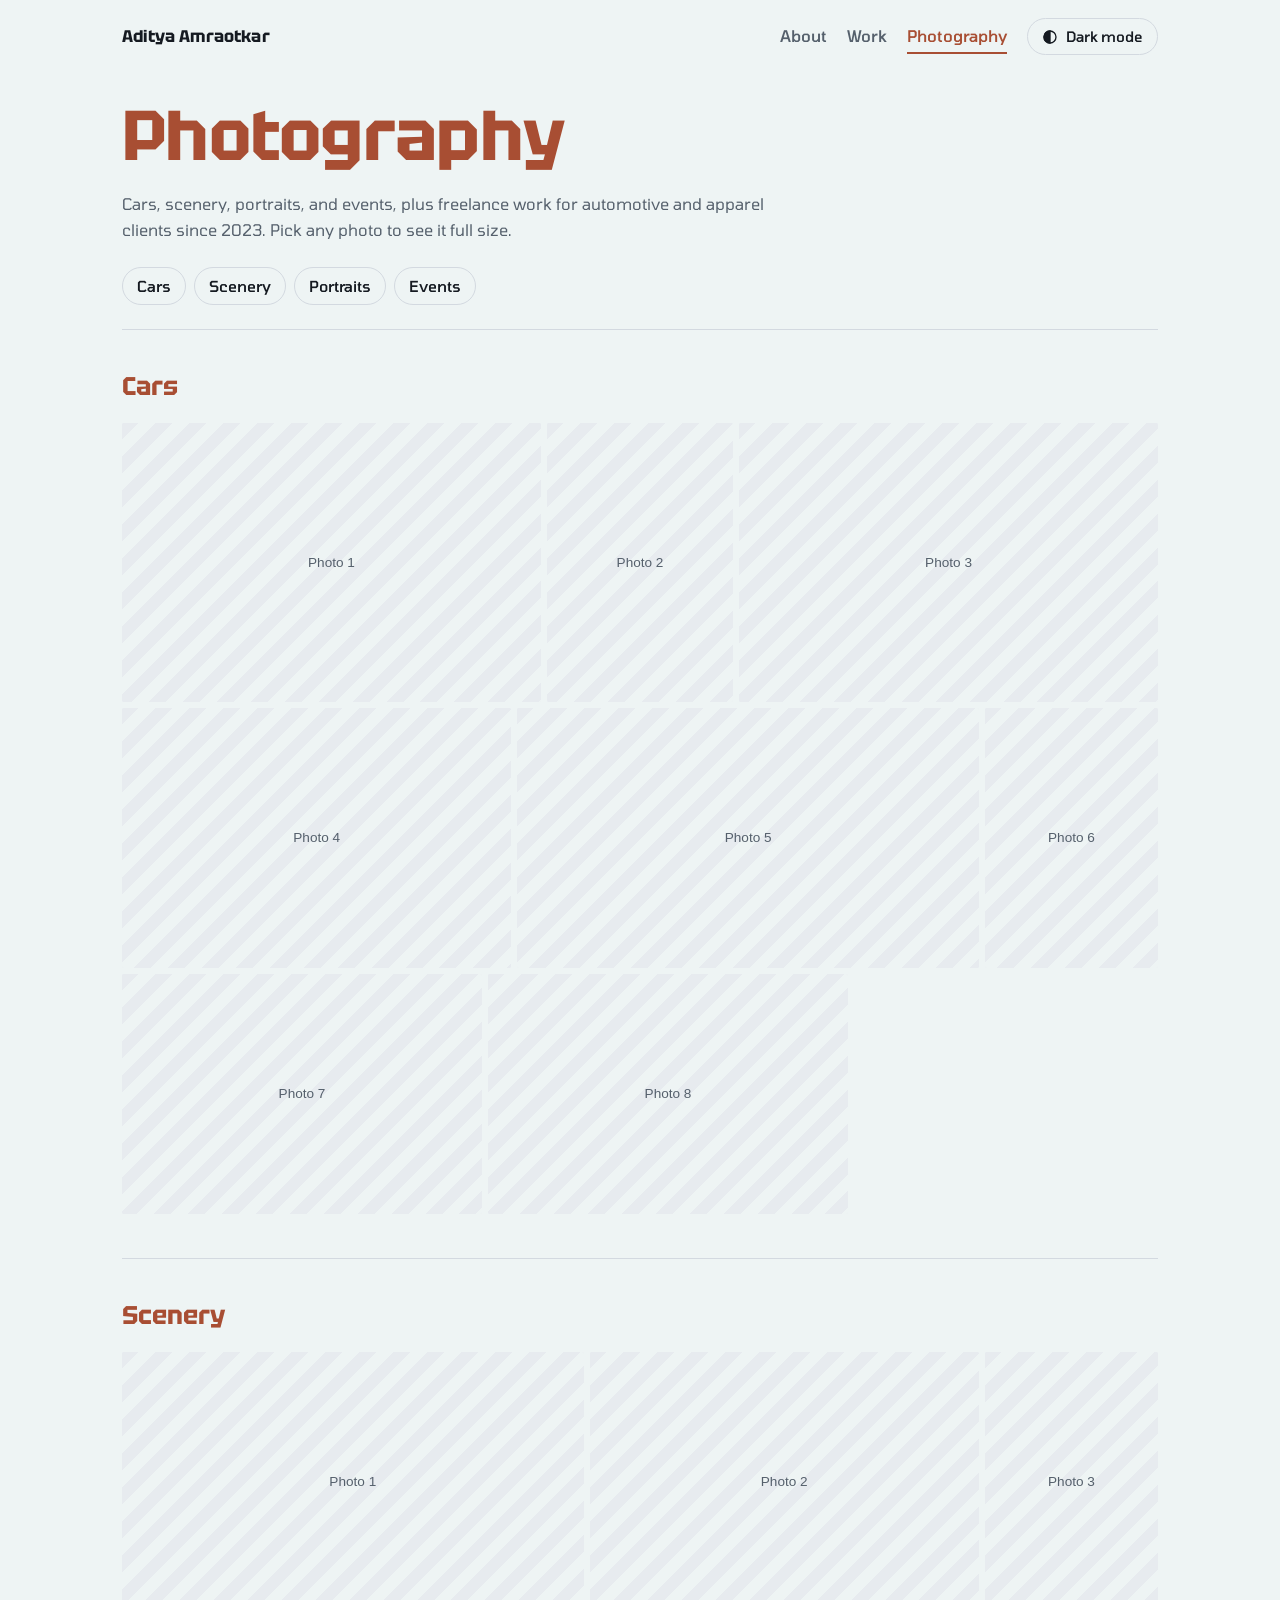
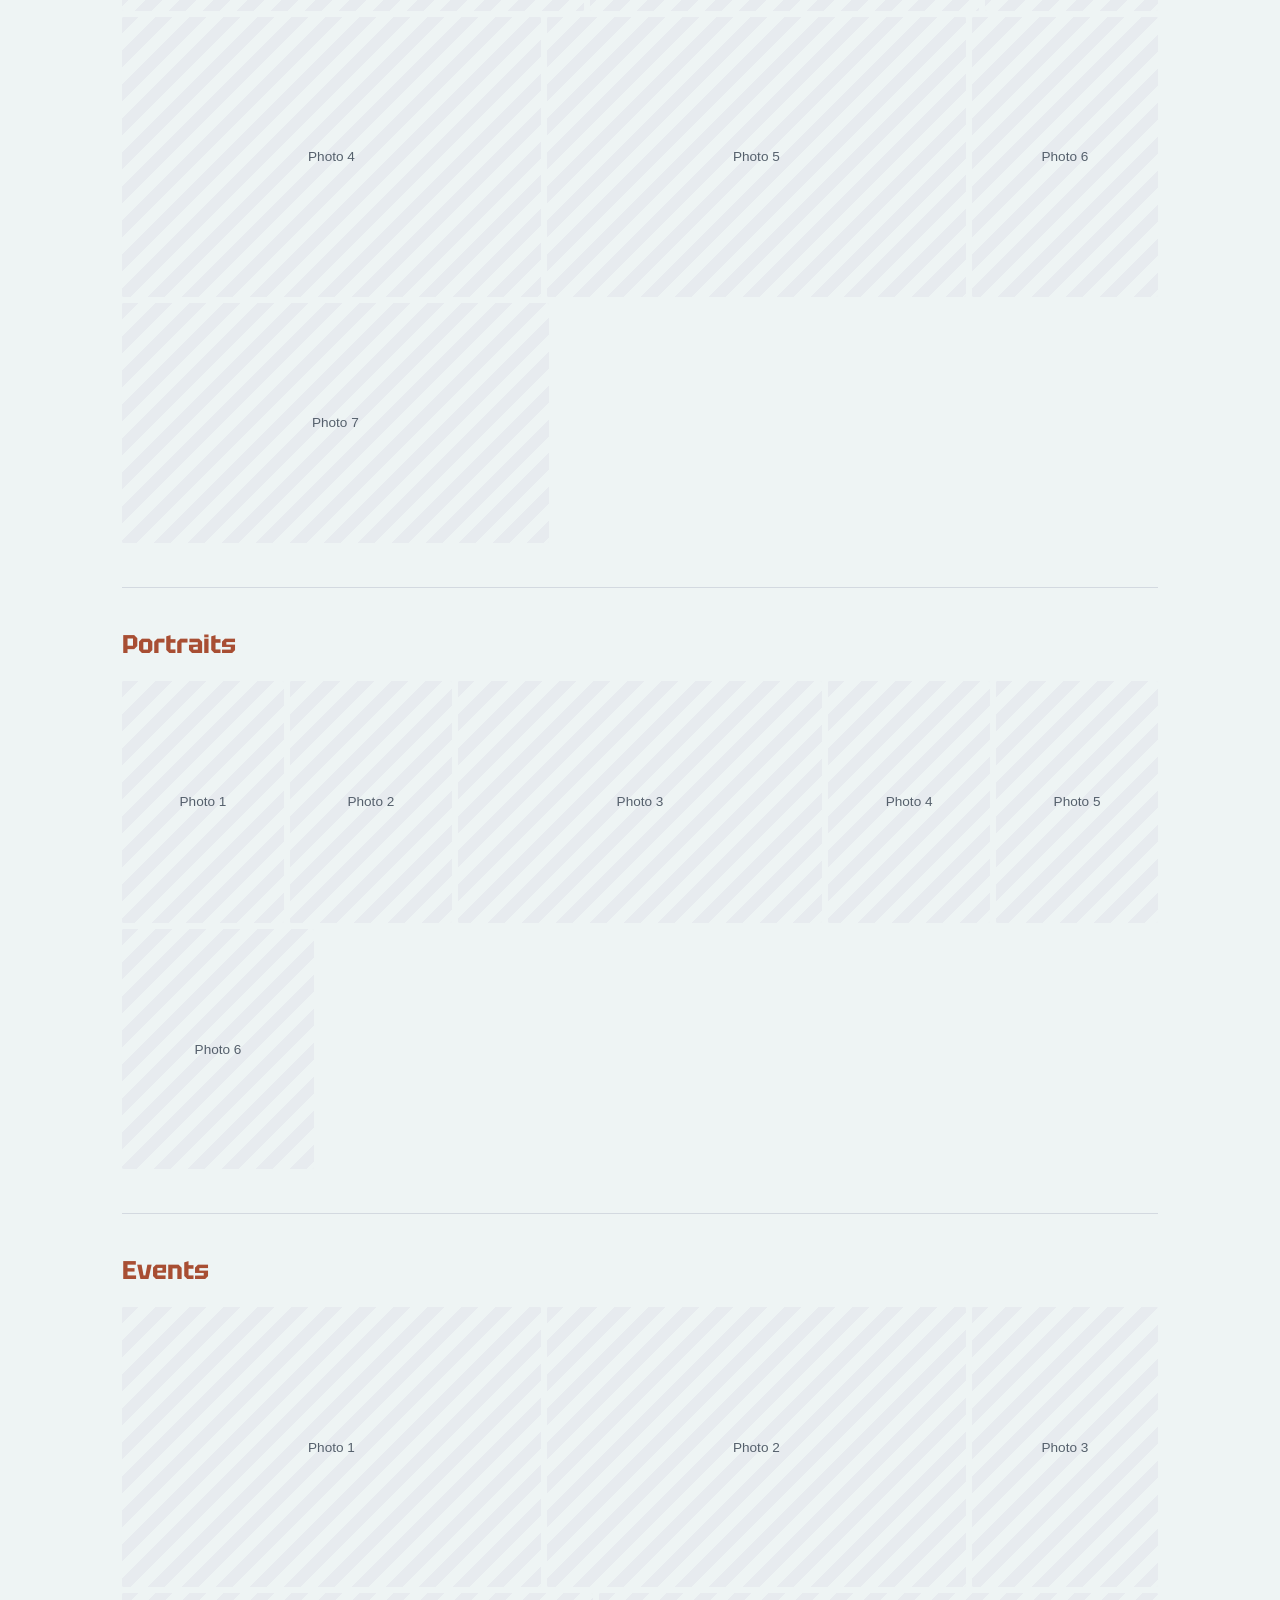
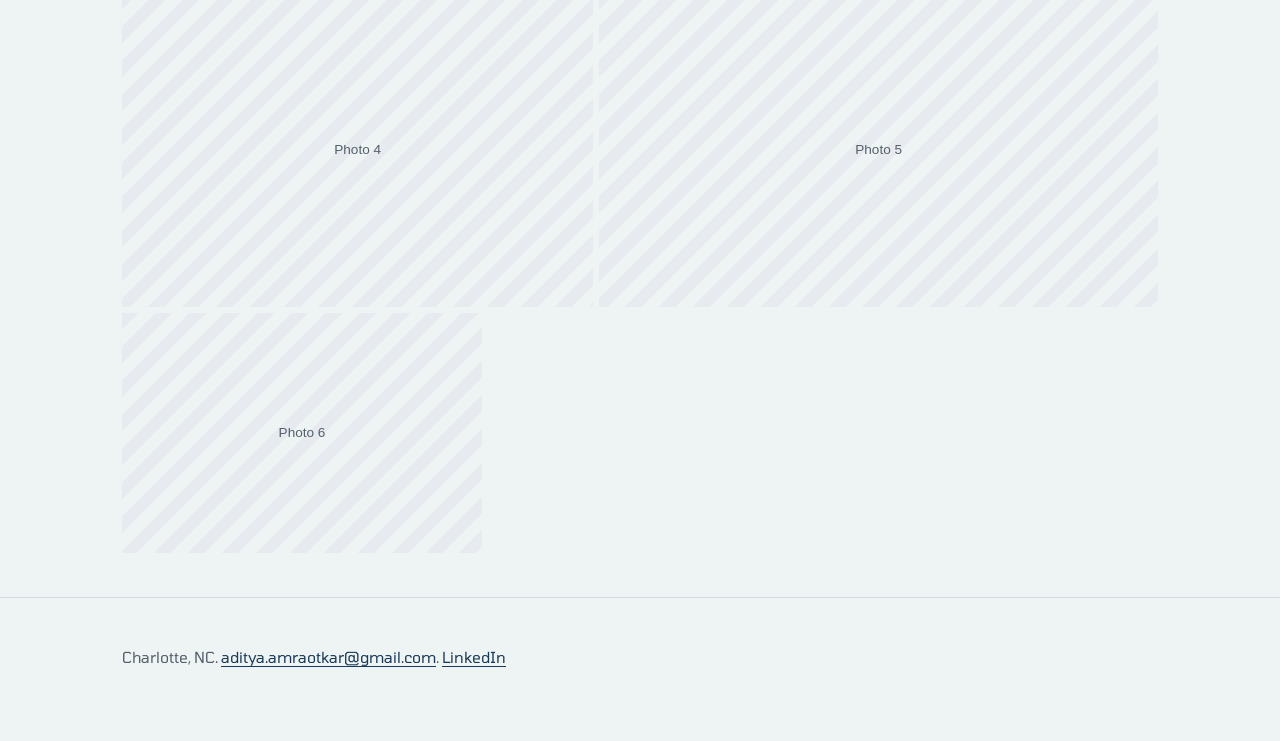
==== photography.html @ 28fb200b "Launch personal site: about, work, and photography pages Co-Authored-By: Claude Opus 5.5 <noreply@an" ====
<!doctype html>
<html lang="en">
<head>
<meta charset="utf-8">
<meta name="viewport" content="width=device-width, initial-scale=1">
<title>Aditya Amraotkar | Photography</title>
<meta name="description" content="Photography by Aditya Amraotkar: cars, scenery, portraits, and events.">
<script>
  try { var t = localStorage.getItem("theme"); if (t === "light" || t === "dark") document.documentElement.setAttribute("data-theme", t); } catch (e) {}
</script>
<link rel="preconnect" href="https://fonts.googleapis.com">
<link rel="preconnect" href="https://fonts.gstatic.com" crossorigin>
<link href="https://fonts.googleapis.com/css2?family=Tektur:wght@500;700&family=Tomorrow:wght@400;500;600&display=swap" rel="stylesheet">
<link rel="stylesheet" href="styles.css">
</head>
<body class="page-photo">
<div class="wrap site-nav">
  <a class="brand" href="index.html">Aditya Amraotkar</a>
  <nav aria-label="Main">
    <a class="n-home" href="index.html">About</a>
    <a class="n-work" href="work.html">Work</a>
    <a class="n-photo" href="photography.html" aria-current="page">Photography</a>
    <button type="button" class="theme-btn" id="theme-btn" aria-pressed="false">
      <svg viewBox="0 0 24 24" fill="none" stroke="currentColor" stroke-width="2" aria-hidden="true"><circle cx="12" cy="12" r="9"/><path d="M12 3a9 9 0 0 0 0 18z" fill="currentColor"/></svg>
      <span id="theme-label">Dark mode</span>
    </button>
  </nav>
</div>
<header class="photo-hero">
  <div class="wrap">
    <h1 class="c-terra">Photography</h1>
    <p class="meta">Cars, scenery, portraits, and events, plus freelance work for automotive and apparel clients since 2023. Pick any photo to see it full size.</p>
    <ul class="chips" id="chips"></ul>
  </div>
</header>

<main class="wrap" id="galleries"></main>

<dialog class="lb" id="lb" aria-label="Photo viewer">
  <div class="lb-top">
    <span class="count" id="lb-count"></span>
    <button type="button" id="lb-close">Close</button>
  </div>
  <div class="lb-stage" id="lb-stage"></div>
  <div class="lb-bottom">
    <button type="button" id="lb-prev">Previous</button>
    <span class="cap" id="lb-cap"></span>
    <button type="button" id="lb-next">Next</button>
  </div>
</dialog>

<footer>
  <div class="wrap"><p>Charlotte, NC. <a href="mailto:aditya.amraotkar@gmail.com">aditya.amraotkar@gmail.com</a>. <a href="https://www.linkedin.com/in/adityaamraotkar" target="_blank" rel="noopener">LinkedIn</a></p></div>
</footer>
<script src="theme.js"></script>
<script>
/*
  HOW TO ADD PHOTOS
  1. Put exported JPEGs in photos/<gallery id>/ (for example photos/cars/01.jpg).
  2. Add one line per photo: { src: "photos/cars/01.jpg", w: 3, h: 2, alt: "What is in the photo" }
     w and h are the shape (3 by 2 for landscape, 2 by 3 for portrait, 1 by 1 for square).
  3. Paste a Lightroom share link into album to show a "Full album" link. Leave it "" to hide it.
  Photos with no src show as striped placeholders.
*/
var GALLERIES = [
  { id: "cars", title: "Cars", album: "", photos: placeholders([[3,2],[2,3],[3,2],[3,2],[16,9],[2,3],[3,2],[3,2]]) },
  { id: "scenery", title: "Scenery", album: "", photos: placeholders([[16,9],[3,2],[2,3],[3,2],[3,2],[2,3],[16,9]]) },
  { id: "portraits", title: "Portraits", album: "", photos: placeholders([[2,3],[2,3],[3,2],[2,3],[2,3],[4,5]]) },
  { id: "events", title: "Events", album: "", photos: placeholders([[3,2],[3,2],[2,3],[3,2],[16,9],[3,2]]) }
];

function placeholders(shapes) {
  return shapes.map(function (s) { return { src: "", w: s[0], h: s[1], alt: "" }; });
}

(function () {
  var main = document.getElementById("galleries"), chips = document.getElementById("chips");
  var flat = [];
  GALLERIES.forEach(function (g) {
    chips.insertAdjacentHTML("beforeend", "<li><a href='#" + g.id + "'>" + g.title + "</a></li>");
    var sec = document.createElement("section");
    sec.className = "gallery-sec"; sec.id = g.id; sec.setAttribute("aria-labelledby", g.id + "-h");
    var head = "<div class='gallery-head'><h2 id='" + g.id + "-h'>" + g.title + "</h2>" +
      (g.album ? "<p><a href='" + g.album + "' target='_blank' rel='noopener'>Full album on Lightroom</a></p>" : "") + "</div>";
    var grid = "<div class='gallery'>";
    g.photos.forEach(function (p, i) {
      var idx = flat.length, r = p.w / p.h;
      var label = p.alt || (g.title + ", photo " + (i + 1));
      flat.push({ p: p, g: g, n: i + 1, label: label });
      grid += "<button type='button' class='g-item' data-i='" + idx + "' aria-label='Open " + label + "' " +
        "style='--r:" + r.toFixed(4) + ";aspect-ratio:" + p.w + "/" + p.h + "'>" +
        (p.src ? "<img src='" + p.src + "' alt='" + (p.alt || "") + "' loading='lazy' decoding='async'>" : "<span class='ph'>Photo " + (i + 1) + "</span>") +
        "</button>";
    });
    sec.innerHTML = head + grid + "</div>";
    main.appendChild(sec);
  });

  var lb = document.getElementById("lb"), stage = document.getElementById("lb-stage");
  var cur = 0, opener = null;
  function show(i) {
    cur = (i + flat.length) % flat.length;
    var it = flat[cur];
    stage.innerHTML = it.p.src ? "<img src='" + it.p.src + "' alt='" + (it.p.alt || "") + "'>" : "<span class='ph' style='aspect-ratio:" + it.p.w + "/" + it.p.h + "'>" + it.g.title + ", photo " + it.n + "</span>";
    document.getElementById("lb-cap").textContent = it.p.alt || it.g.title;
    document.getElementById("lb-count").textContent = it.g.title + " " + it.n + " of " + it.g.photos.length;
    if (it.p.src) { [1, -1].forEach(function (d) { var n = flat[(cur + d + flat.length) % flat.length]; if (n.p.src) { var im = new Image(); im.src = n.p.src; } }); }
  }
  main.addEventListener("click", function (e) {
    var b = e.target.closest(".g-item"); if (!b) return;
    opener = b; show(+b.getAttribute("data-i")); lb.showModal();
  });
  document.getElementById("lb-prev").onclick = function () { show(cur - 1); };
  document.getElementById("lb-next").onclick = function () { show(cur + 1); };
  document.getElementById("lb-close").onclick = function () { lb.close(); };
  lb.addEventListener("close", function () { if (opener) opener.focus(); });
  lb.addEventListener("keydown", function (e) {
    if (e.key === "ArrowLeft") show(cur - 1);
    if (e.key === "ArrowRight") show(cur + 1);
  });
  var x0 = null;
  stage.addEventListener("pointerdown", function (e) { x0 = e.clientX; });
  stage.addEventListener("pointerup", function (e) {
    if (x0 === null) return; var dx = e.clientX - x0; x0 = null;
    if (Math.abs(dx) > 50) show(cur + (dx < 0 ? 1 : -1));
  });
})();
</script>
</body>
</html>
---- styles.css ----
:root {
    --bg: #EEF4F4;
    --panel: #FFFFFF;
    --ink: #151A21;
    --muted: #55606C;
    --line: #D3D9E0;
    --soft: #E7EBEF;
    --link: #1B3A57;
    --short: #C00000;
    --below: #E97132;
    --ok: #196B24;
    --excess: #7030A0;
    --sea: #2F6E73; --terra: #B5573A; --ochre: #C8963E;
    --sea-text: #2A6468; --terra-text: #A84E33; --ochre-text: #8A6220;
    --sea-tint: #E1EEEE; --terra-tint: #F6E6DF;
    --on-ink: #FFFFFF;
    --on-link: #FFFFFF;
    --display: "Tektur", "Arial Narrow", Arial, sans-serif;
    --body: "Tomorrow", "Helvetica Neue", Arial, sans-serif;
    color-scheme: light;
  }
  @media (prefers-color-scheme: dark) {
    :root:not([data-theme="light"]) {
      --bg: #000000; --panel: #000000; --ink: #ECEFF3; --muted: #9AA4AF; --line: #2A2F36; --soft: #15181C;
      --link: #8DB8E0; --on-ink: #000000; --on-link: #000000; color-scheme: dark;
      --sea-text: #7FC3C7; --terra-text: #EE9F80; --ochre-text: #E6C077; --sea-tint: #000000; --terra-tint: #000000;
    }
  }
  :root[data-theme="dark"] {
    --bg: #000000; --panel: #000000; --ink: #ECEFF3; --muted: #9AA4AF; --line: #2A2F36; --soft: #15181C;
    --link: #8DB8E0; --on-ink: #000000; --on-link: #000000; color-scheme: dark;
    --sea-text: #7FC3C7; --terra-text: #EE9F80; --ochre-text: #E6C077; --sea-tint: #000000; --terra-tint: #000000;
  }
  .topbar { display: flex; justify-content: flex-end; padding-top: 16px; }
  .theme-btn { display: inline-flex; align-items: center; gap: 8px; font: inherit; font-size: 0.9rem; font-weight: 500; color: var(--ink); background: transparent; border: 1.5px solid var(--line); border-radius: 999px; padding: 6px 14px; cursor: pointer; }
  .theme-btn:hover { border-color: var(--ink); }
  .theme-btn svg { width: 16px; height: 16px; }
  * { box-sizing: border-box; }
  html { -webkit-text-size-adjust: 100%; background: var(--bg); }
  body { margin: 0; background: var(--bg); color: var(--ink); font-family: var(--body); font-size: 1rem; line-height: 1.6; }
  a { color: var(--link); text-underline-offset: 3px; }
  a:hover { color: var(--ink); }
  :focus-visible { outline: 3px solid var(--link); outline-offset: 2px; }
  .wrap { max-width: 1100px; margin: 0 auto; padding: 0 16px; }
  @media (min-width: 700px) { .wrap { padding: 0 32px; } }

  header.hero { padding: 32px 0 40px; }
  h1 { font-family: var(--display); font-weight: 700; font-size: clamp(2.4rem, 7vw, 4.6rem); line-height: 1; letter-spacing: -0.01em; margin: 0 0 20px; }
  .tagline { font-family: var(--display); font-weight: 500; font-size: clamp(1.15rem, 2.4vw, 1.55rem); line-height: 1.35; max-width: 32em; margin: 0 0 16px; }
  .meta { color: var(--muted); max-width: 42em; margin: 0 0 24px; }
  .links { display: flex; flex-wrap: wrap; gap: 12px; margin: 0; padding: 0; list-style: none; }
  .btn { display: inline-block; padding: 9px 18px; border: 2px solid var(--ink); border-radius: 4px; text-decoration: none; color: var(--ink); font-weight: 600; font-family: var(--body); font-size: 0.95rem; background: transparent; cursor: pointer; }
  .btn.primary { background: var(--ink); color: var(--on-ink); }
  .btn:hover { background: var(--link); border-color: var(--link); color: var(--on-link); }

  /* Planner demo */
  .planner { background: var(--panel); border: 1px solid var(--line); border-radius: 6px; padding: 20px; margin-bottom: 48px; }
  .planner h2 { font-family: var(--display); font-size: 1.4rem; margin: 0 0 4px; }
  .planner .note { color: var(--muted); font-size: 0.95rem; margin: 0 0 18px; max-width: 52em; }
  .controls { display: grid; gap: 12px; grid-template-columns: repeat(2, minmax(0, 1fr)); margin-bottom: 20px; }
  @media (min-width: 900px) { .controls { grid-template-columns: repeat(5, minmax(0, 1fr)); } }
  .controls label { display: block; font-size: 0.85rem; font-weight: 600; margin-bottom: 4px; }
  select, input[type="number"] {
    font: inherit; font-size: 0.92rem; color: var(--ink); background: var(--panel);
    border: 1.5px solid var(--line); border-radius: 4px; padding: 7px 8px; width: 100%;
  }
  select:disabled { background: var(--soft); color: var(--muted); }
  .scenario-desc { font-size: 0.92rem; color: var(--muted); margin: -8px 0 16px; min-height: 1.5em; }
  h3.sub { font-family: var(--display); font-size: 1.05rem; font-weight: 500; margin: 22px 0 8px; }
  .scroller { overflow-x: auto; }
  table.block, table.grid { border-collapse: separate; border-spacing: 2px; width: 100%; min-width: 720px; font-size: 0.8rem; font-variant-numeric: tabular-nums; }
  table.block th, table.grid th { font-weight: 500; color: var(--muted); text-align: right; padding: 4px 6px; }
  table.block th.rh, table.grid th.rh { text-align: left; color: var(--ink); white-space: nowrap; }
  table.block td { text-align: right; padding: 5px 6px; background: var(--soft); border-radius: 2px; }
  table.block tr.inv td { color: #fff; font-weight: 600; }
  table.block td.ov { box-shadow: inset 0 0 0 2px var(--ink); background: var(--panel); font-weight: 600; }
  table.grid td { text-align: center; color: #fff; font-weight: 600; padding: 6px 0; border-radius: 3px; }
  table.grid tr.pick { cursor: pointer; }
  table.grid tr.sel th.rh { text-decoration: underline; text-underline-offset: 3px; }
  .t-short { background: var(--short) !important; }
  .t-below { background: var(--below) !important; }
  .t-ok { background: var(--ok) !important; }
  .t-excess { background: var(--excess) !important; }
  .legend { display: flex; flex-wrap: wrap; gap: 6px 18px; margin: 10px 0 0; padding: 0; list-style: none; font-size: 0.88rem; }
  .legend li { display: flex; align-items: center; gap: 6px; }
  .sw { width: 13px; height: 13px; border-radius: 3px; display: inline-block; }
  .sw.ov { background: var(--panel); box-shadow: inset 0 0 0 2px var(--ink); }
  table.ovr { border-collapse: collapse; width: 100%; min-width: 720px; font-size: 0.88rem; }
  table.ovr th { text-align: left; font-weight: 600; padding: 6px; border-bottom: 1.5px solid var(--line); }
  table.ovr td { padding: 5px 6px; border-bottom: 1px solid var(--soft); }
  table.ovr td.ro { color: var(--muted); white-space: nowrap; }
  .rm { font: inherit; font-size: 0.85rem; background: none; border: 0; color: var(--muted); cursor: pointer; text-decoration: underline; padding: 4px; }
  .ovr-actions { margin-top: 12px; display: flex; flex-wrap: wrap; gap: 12px; align-items: center; }
  .ovr-actions .hint { color: var(--muted); font-size: 0.88rem; }

  section { border-top: 1px solid var(--line); padding: 48px 0; }
  .split { display: grid; gap: 16px; }
  @media (min-width: 800px) { .split { grid-template-columns: 220px 1fr; gap: 40px; } }
  h2.sec { font-family: var(--display); font-weight: 700; font-size: 1.5rem; line-height: 1.2; margin: 0; }
  h3 { font-family: var(--display); font-weight: 500; font-size: 1.25rem; line-height: 1.25; margin: 0 0 8px; }
  .prose { max-width: 42em; }
  .prose p { margin: 0 0 14px; }
  ul.tight { margin: 0 0 14px; padding-left: 1.2em; }
  ul.tight li { margin-bottom: 8px; }
  .tools { color: var(--muted); font-size: 0.92rem; }
  .role { margin-bottom: 22px; }
  .role p { margin: 0; }
  .role .when { color: var(--muted); font-size: 0.92rem; }
  footer { border-top: 1px solid var(--line); padding: 32px 0 56px; color: var(--muted); font-size: 0.95rem; }

/* Site navigation */
.site-nav { display: flex; flex-wrap: wrap; align-items: center; justify-content: space-between; gap: 12px 24px; padding-top: 18px; padding-bottom: 6px; }
.brand { font-family: var(--display); font-weight: 700; font-size: 1.05rem; color: var(--ink); text-decoration: none; letter-spacing: 0.01em; }
.site-nav nav { display: flex; flex-wrap: wrap; align-items: center; gap: 6px 20px; }
.site-nav nav a { color: var(--muted); text-decoration: none; font-weight: 500; padding: 4px 0; border-bottom: 2px solid transparent; }
.site-nav nav a:hover { color: var(--ink); }
.site-nav nav a[aria-current="page"] { color: var(--ink); border-bottom-color: var(--ink); }

/* Home */
.home-hero { padding: 64px 0 48px; }
.home-hero h1 { font-size: clamp(2.8rem, 9vw, 6rem); margin-bottom: 24px; }
.home-hero .tagline { max-width: 26em; }
.doors { display: grid; gap: 16px; margin: 0 0 56px; }
@media (min-width: 760px) { .doors { grid-template-columns: 1fr 1fr; } }
.door { --c: var(--sea); --ct: var(--sea-text); --tint: var(--sea-tint); display: block; border: 1.5px solid var(--ct); border-top-width: 6px; border-radius: 6px; padding: 24px; text-decoration: none; color: var(--ink); background: var(--tint); }
.door.terra { --c: var(--terra); --ct: var(--terra-text); --tint: var(--terra-tint); }
@media (prefers-reduced-motion: no-preference) { .door, .door * { transition: background-color .25s, color .25s, border-color .25s; } }
.door h2 { font-family: var(--display); font-weight: 700; font-size: 1.6rem; margin: 0 0 8px; color: var(--ct); }
.door p { margin: 0 0 16px; color: var(--muted); max-width: 30em; }
.door .go { font-weight: 600; color: var(--ct); text-decoration: underline; text-underline-offset: 3px; }
.door:hover, .door:focus-visible { background: var(--c); border-color: var(--c); color: #fff; }
.door:hover h2, .door:hover p, .door:hover .go, .door:focus-visible h2, .door:focus-visible p, .door:focus-visible .go { color: #fff; }

/* Color accents from the Vernazza palette: sea = work, terracotta = photography, ochre = about */
.c-sea { color: var(--sea-text); }
.c-terra { color: var(--terra-text); }
.c-ochre { color: var(--ochre-text); }
.page-work h2.sec { color: var(--sea-text); }
.page-work .btn.primary, .page-home .btn.primary { background: var(--sea); border-color: var(--sea); color: #fff; }
.page-photo .gallery-head h2 { color: var(--terra-text); }
.page-photo .chips a:hover { border-color: var(--terra-text); color: var(--terra-text); }
.page-home h2.sec { color: var(--ochre-text); }
.site-nav nav a.n-work[aria-current="page"], .site-nav nav a.n-work:hover { color: var(--sea-text); border-bottom-color: var(--sea-text); }
.site-nav nav a.n-photo[aria-current="page"], .site-nav nav a.n-photo:hover { color: var(--terra-text); border-bottom-color: var(--terra-text); }
.site-nav nav a.n-home[aria-current="page"], .site-nav nav a.n-home:hover { color: var(--ochre-text); border-bottom-color: var(--ochre-text); }
.facts .k { color: var(--ochre-text); font-weight: 500; }
.facts { list-style: none; margin: 0; padding: 0; display: grid; gap: 14px; }
.facts li { display: grid; grid-template-columns: 7.5em 1fr; gap: 12px; }

/* Photography */
.photo-hero { padding: 40px 0 24px; }
.photo-hero h1 { font-size: clamp(2.4rem, 7vw, 4.4rem); }
.chips { display: flex; flex-wrap: wrap; gap: 8px; margin: 0; padding: 0; list-style: none; }
.chips a { display: inline-block; padding: 6px 14px; border: 1.5px solid var(--line); border-radius: 999px; color: var(--ink); text-decoration: none; font-weight: 500; font-size: 0.95rem; }
.chips a:hover { border-color: var(--ink); }
.gallery-sec { border-top: 1px solid var(--line); padding: 36px 0 44px; }
.gallery-head { display: flex; flex-wrap: wrap; align-items: baseline; justify-content: space-between; gap: 8px 24px; margin-bottom: 16px; }
.gallery-head h2 { font-family: var(--display); font-weight: 700; font-size: 1.6rem; margin: 0; }
.gallery-head p { margin: 0; color: var(--muted); }
.gallery { display: flex; flex-wrap: wrap; gap: 6px; --rowh: 130px; }
@media (min-width: 700px) { .gallery { --rowh: 240px; } }
.gallery::after { content: ""; flex-grow: 999999; }
.g-item { flex: var(--r) 1 calc(var(--r) * var(--rowh)); max-width: 100%; position: relative; padding: 0; border: 0; background: var(--soft); cursor: zoom-in; overflow: hidden; border-radius: 2px; }
.g-item img, .g-item .ph { position: absolute; inset: 0; width: 100%; height: 100%; object-fit: cover; display: block; }
.ph { display: flex !important; align-items: center; justify-content: center; color: var(--muted); font-size: 0.85rem; background: repeating-linear-gradient(135deg, var(--soft) 0 12px, var(--bg) 12px 24px); }
@media (prefers-reduced-motion: no-preference) { .g-item img { transition: opacity .2s; } .g-item:hover img { opacity: .88; } }

dialog.lb { border: 0; padding: 0; margin: 0; width: 100vw; height: 100vh; max-width: none; max-height: none; background: #000; color: #ECEFF3; }
dialog.lb::backdrop { background: #000; }
.lb-stage { position: absolute; inset: 56px 0 64px; display: flex; align-items: center; justify-content: center; padding: 0 12px; touch-action: pan-y; }
.lb-stage img { max-width: 100%; max-height: 100%; object-fit: contain; }
.lb-stage .ph { position: static; width: min(90vw, 900px); aspect-ratio: 3 / 2; max-height: 100%; background: repeating-linear-gradient(135deg, #15181C 0 12px, #000 12px 24px); color: #9AA4AF; }
.lb-top, .lb-bottom { position: absolute; left: 0; right: 0; display: flex; align-items: center; justify-content: space-between; gap: 12px; padding: 12px 16px; }
.lb-top { top: 0; } .lb-bottom { bottom: 0; }
.lb button { font: inherit; font-weight: 500; color: #ECEFF3; background: transparent; border: 1.5px solid #2A2F36; border-radius: 999px; padding: 7px 16px; cursor: pointer; }
.lb button:hover { border-color: #ECEFF3; }
.lb .count { color: #9AA4AF; font-variant-numeric: tabular-nums; }
.lb .cap { color: #ECEFF3; font-size: 0.95rem; text-align: center; flex: 1; }
.lb :focus-visible { outline-color: #8DB8E0; }
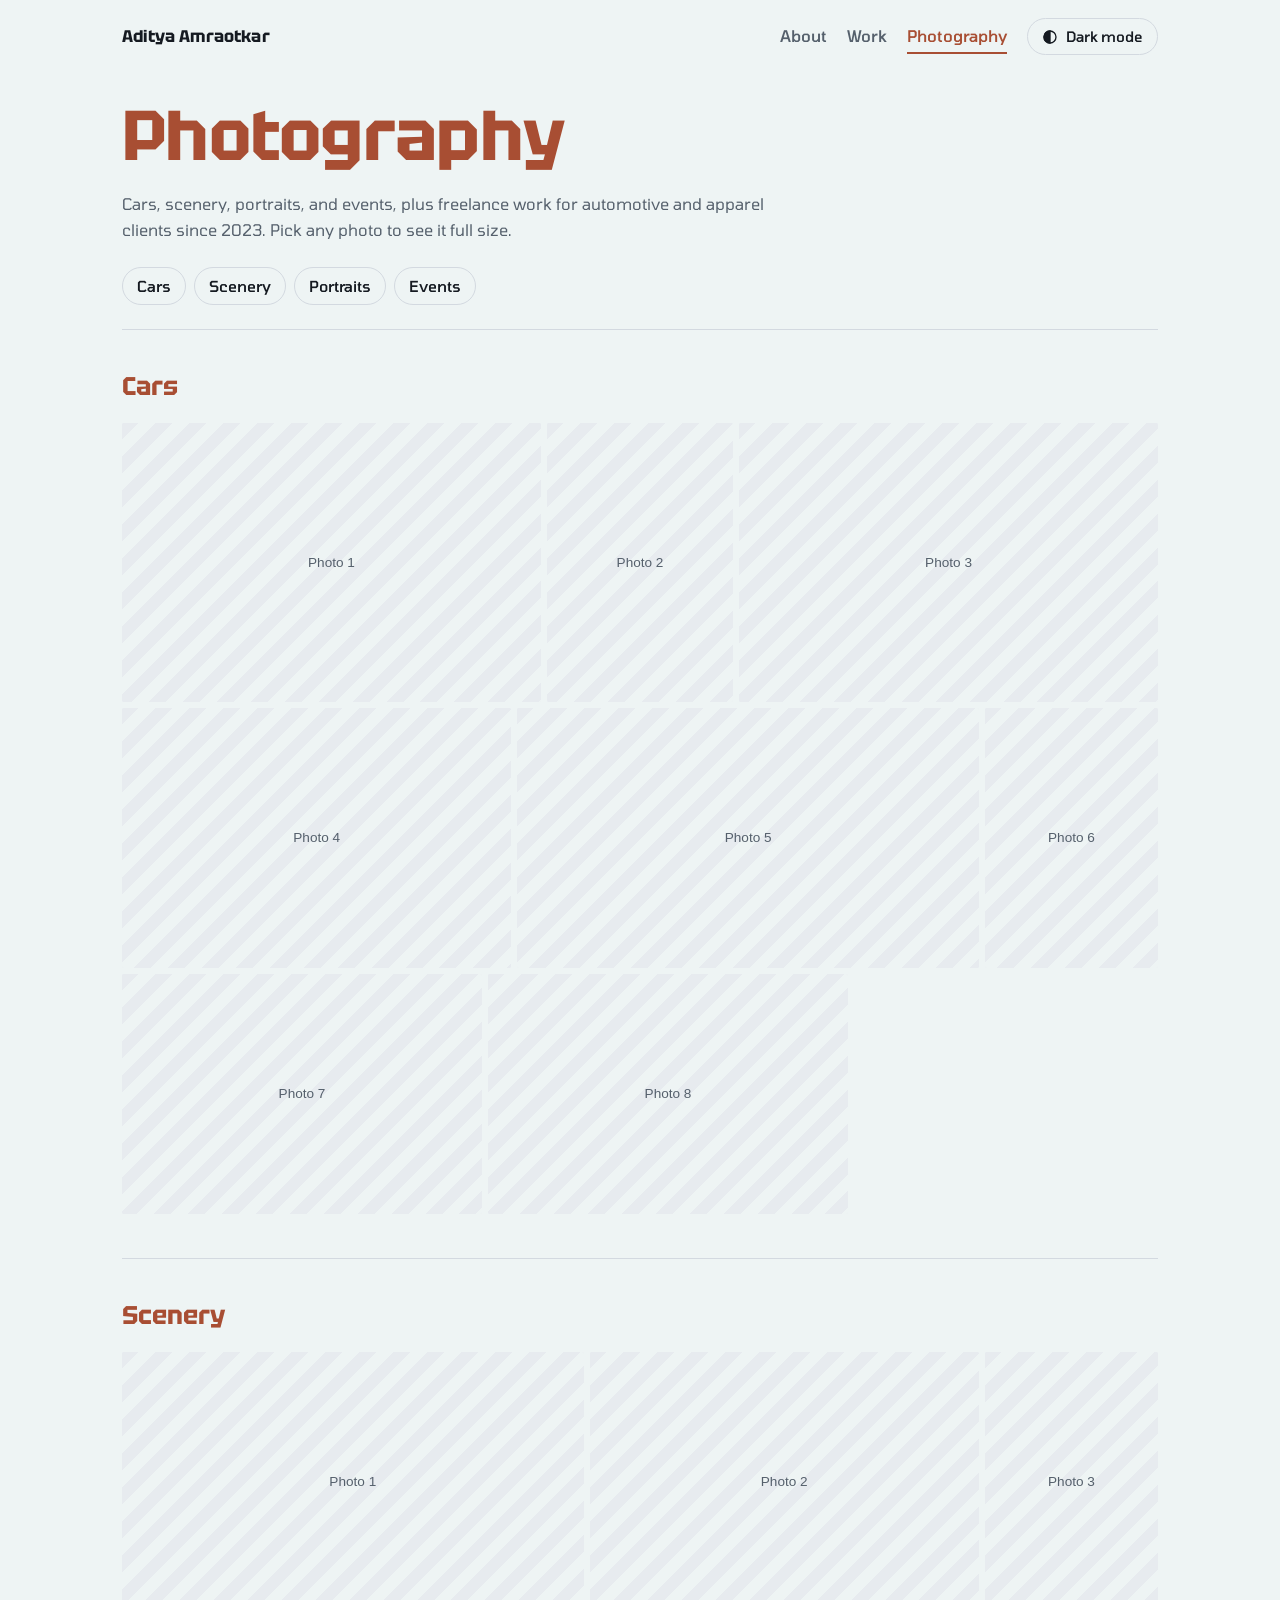
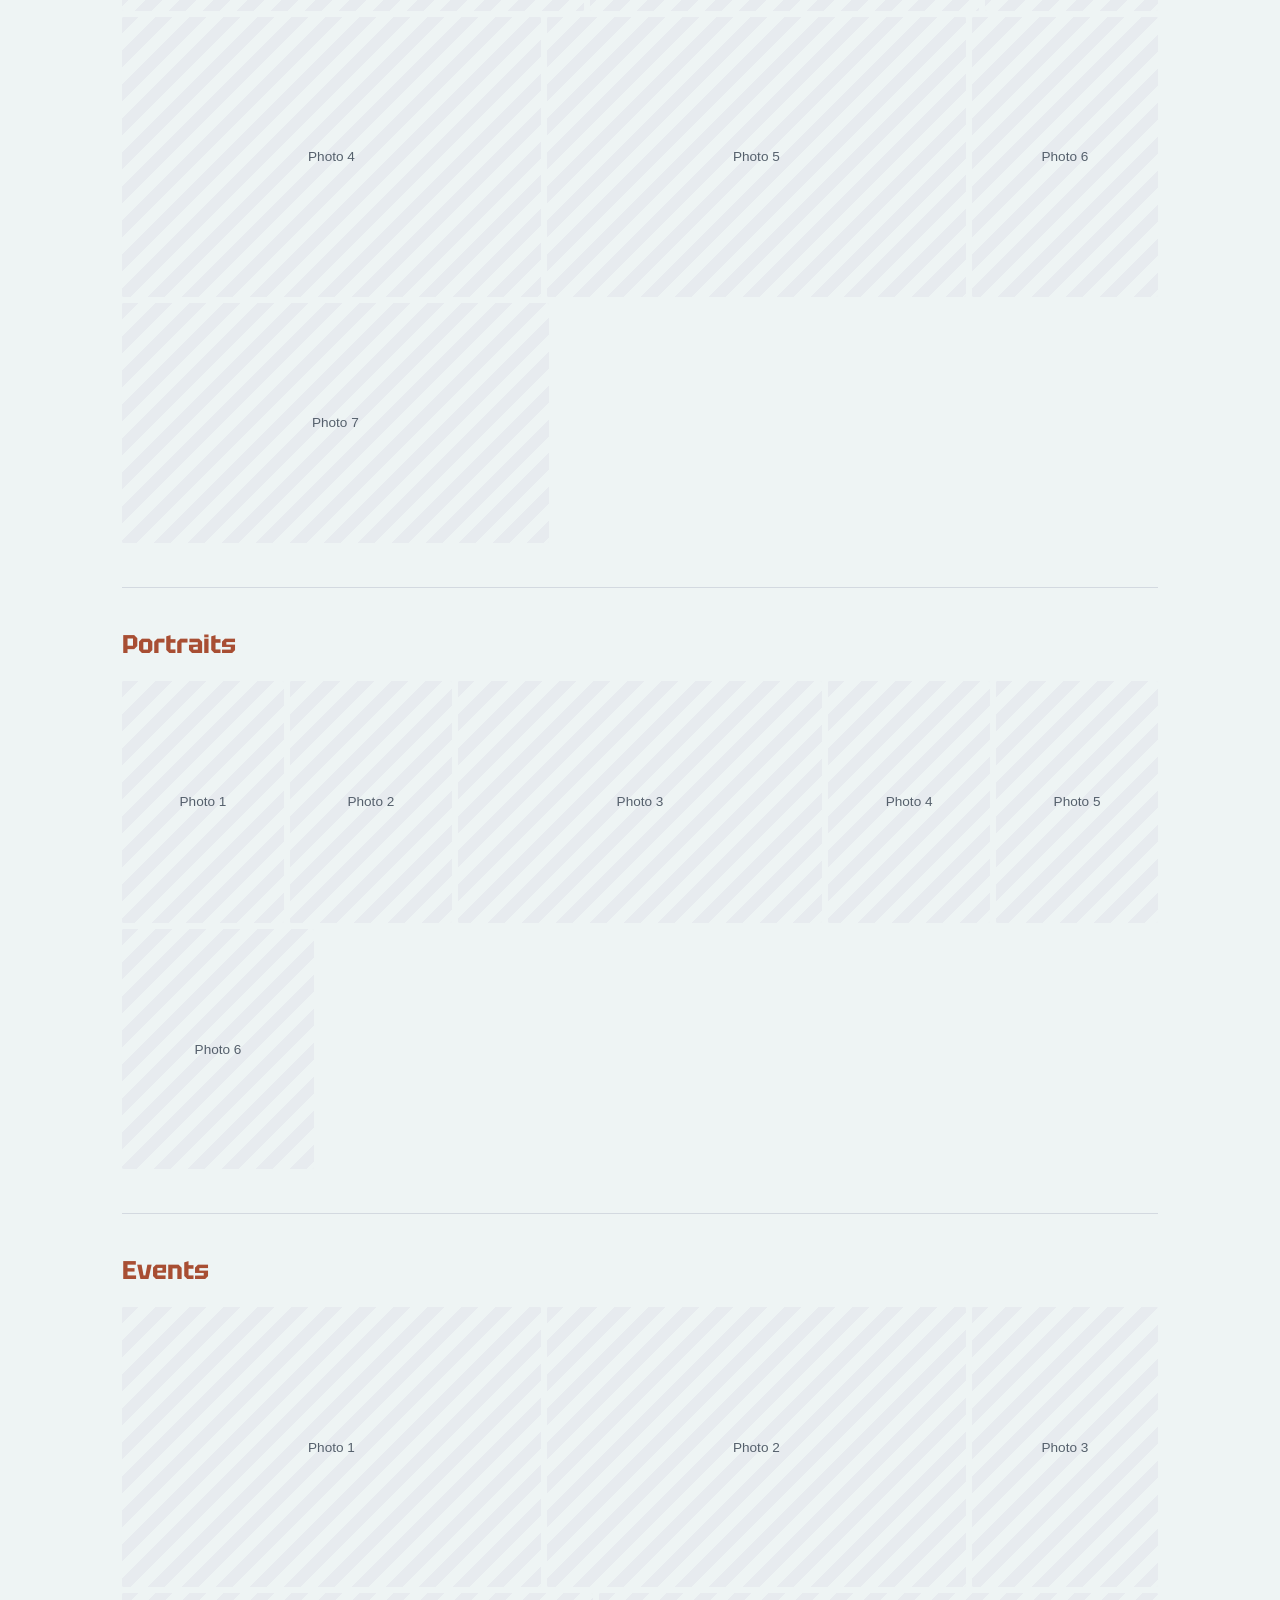
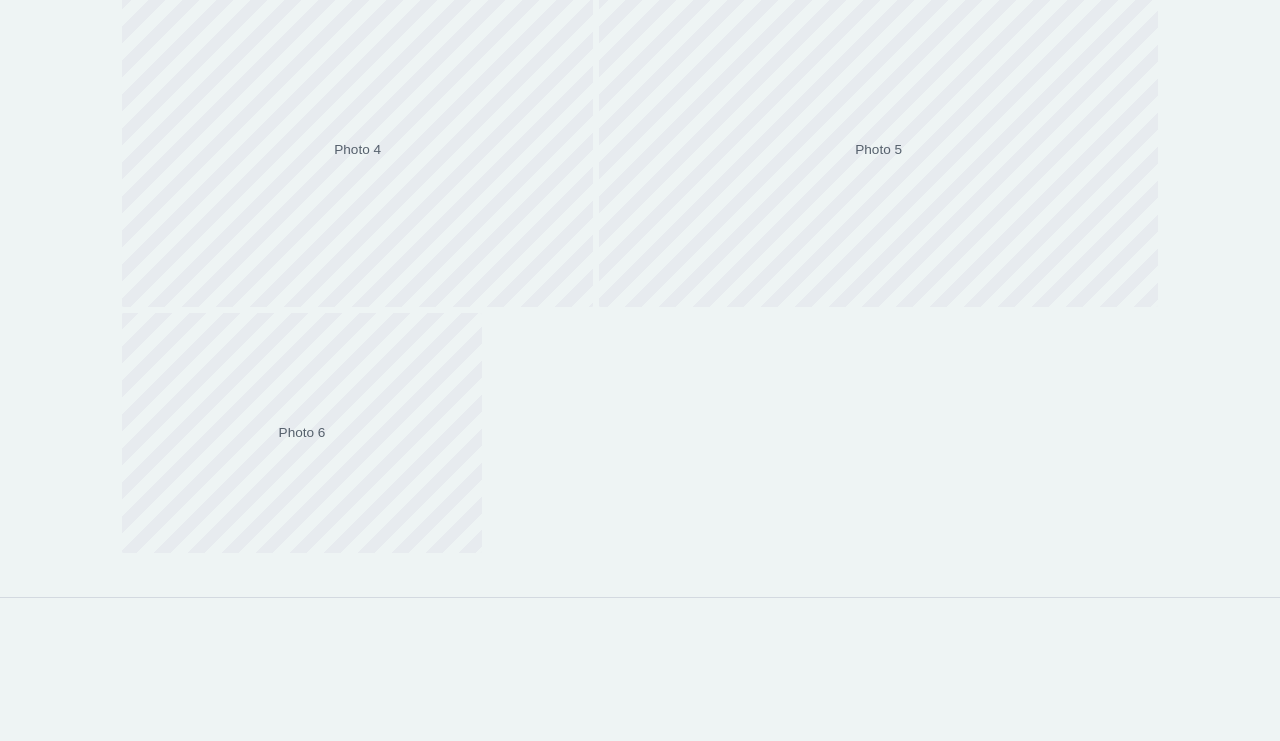
==== commit a60f74e5: "Add staggered fade-up animation as content loads and scrolls into view Co-Authored-By: Claude Opus 5" ====
--- a/photography.html
+++ b/photography.html
@@ -7,6 +7,10 @@
 <meta name="description" content="Photography by Aditya Amraotkar: cars, scenery, portraits, and events.">
 <script>
   try { var t = localStorage.getItem("theme"); if (t === "light" || t === "dark") document.documentElement.setAttribute("data-theme", t); } catch (e) {}
+  if (window.IntersectionObserver && !window.matchMedia("(prefers-reduced-motion: reduce)").matches) {
+    document.documentElement.classList.add("reveal-on");
+    setTimeout(function () { if (!window.__reveal) document.documentElement.classList.remove("reveal-on"); }, 3000);
+  }
 </script>
 <link rel="preconnect" href="https://fonts.googleapis.com">
 <link rel="preconnect" href="https://fonts.gstatic.com" crossorigin>
--- a/styles.css
+++ b/styles.css
@@ -177,3 +177,7 @@
 .lb .count { color: #9AA4AF; font-variant-numeric: tabular-nums; }
 .lb .cap { color: #ECEFF3; font-size: 0.95rem; text-align: center; flex: 1; }
 .lb :focus-visible { outline-color: #8DB8E0; }
+
+/* Load-in animation: elements fade up in sequence as they come into view */
+.reveal-on .rv { opacity: 0; transform: translateY(28px); }
+.reveal-on .rv.in { opacity: 1; transform: none; transition: opacity .7s cubic-bezier(.2,.7,.2,1) var(--d, 0ms), transform .9s cubic-bezier(.2,.7,.2,1) var(--d, 0ms); }
